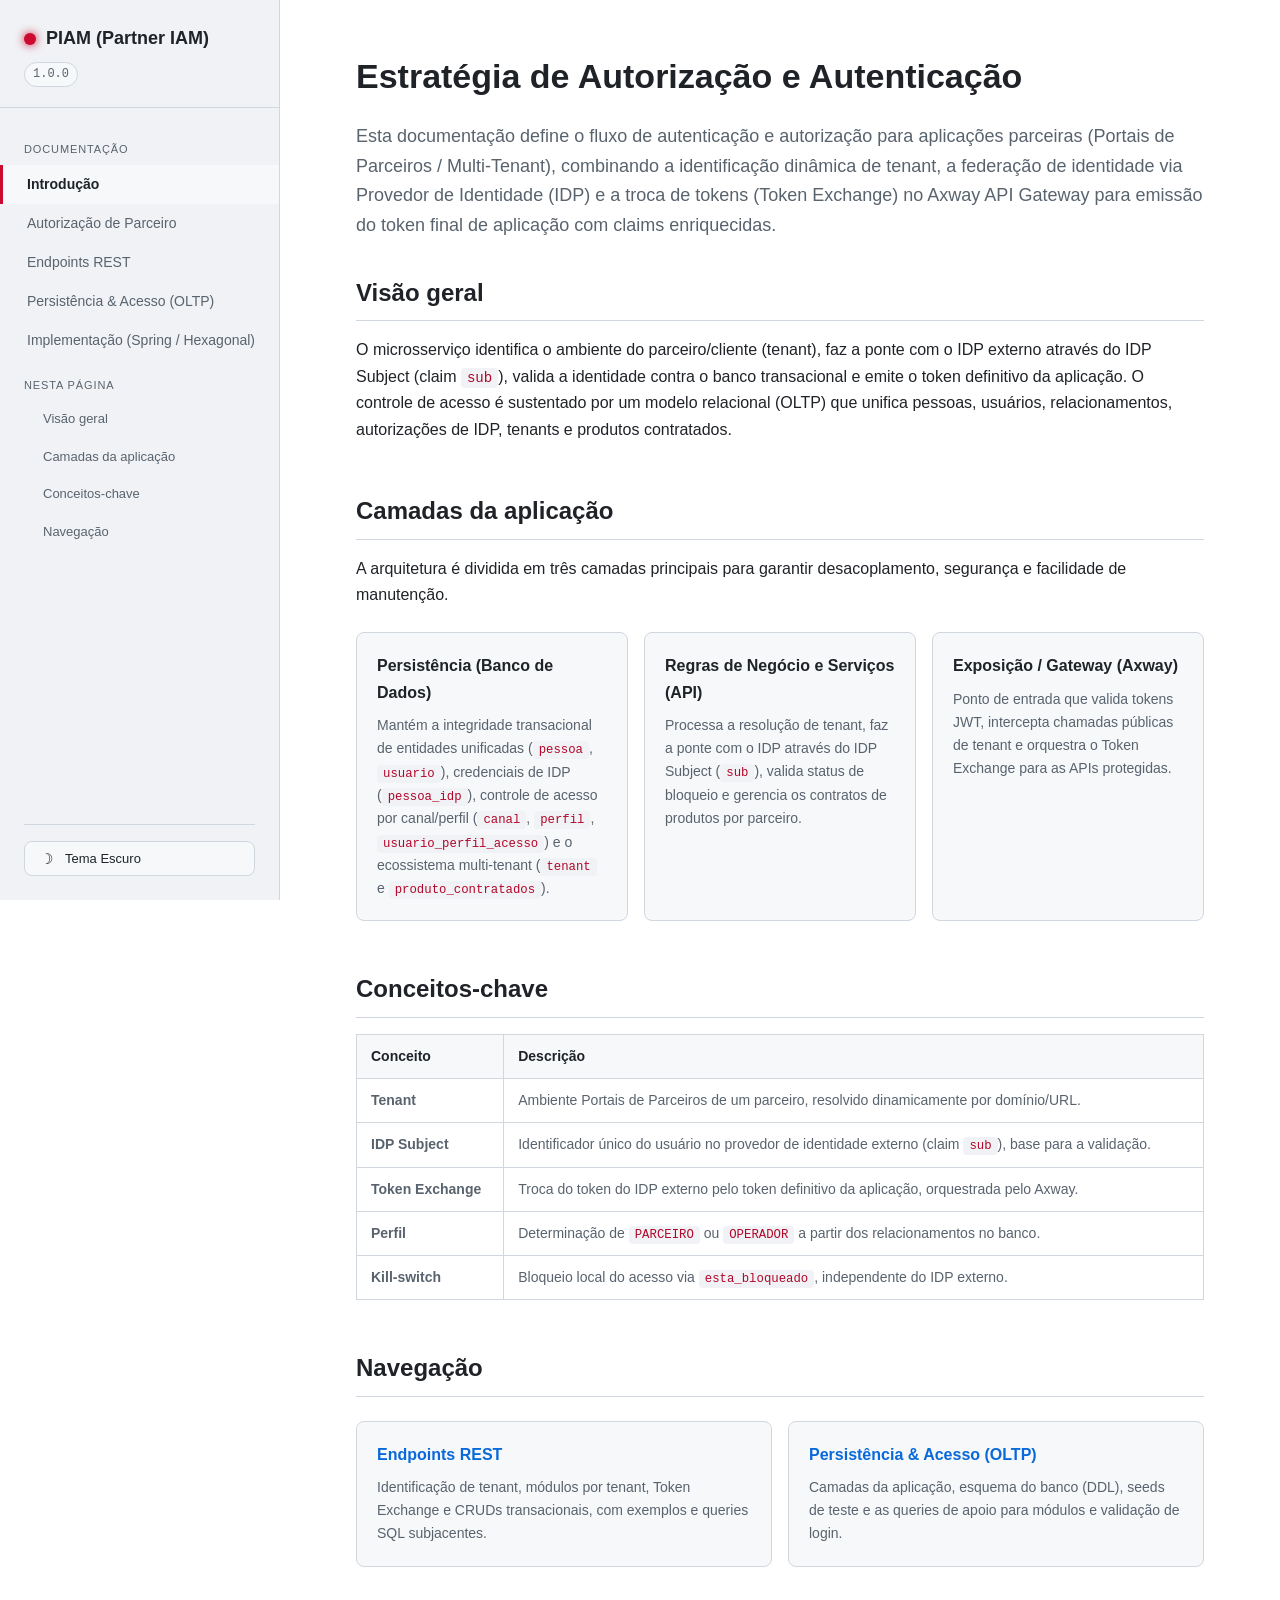
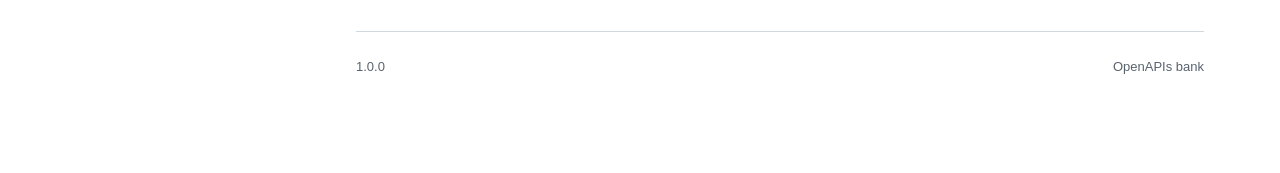
==== index.html @ 302bf830 "FEAT(INIT)" ====
<!DOCTYPE html>
<html lang="pt-BR">
<head>
    <meta charset="UTF-8">
    <meta name="viewport" content="width=device-width, initial-scale=1.0">
    <title>PIAM (Partner IAM) · Introdução</title>
    <script>
        // Anti-flash: aplica o tema salvo (ou preferencia do SO) antes de pintar.
        (function () {
            try {
                var t = localStorage.getItem("piam-theme");
                if (!t) t = window.matchMedia("(prefers-color-scheme: dark)").matches ? "dark" : "light";
                document.documentElement.setAttribute("data-theme", t);
            } catch (e) {
                document.documentElement.setAttribute("data-theme", "dark");
            }
        })();
    </script>
    <link rel="stylesheet" href="assets/style.css">
</head>
<body>
<div class="layout">

    <!-- ================= SIDEBAR ================= -->
    <aside class="sidebar">
        <div class="brand">
            <h1><span class="dot"></span> PIAM (Partner IAM)</h1>
            <span class="ver">1.0.0</span>
        </div>
        <nav>
            <div class="group-title">Documentação</div>
            <a href="index.html" class="active">Introdução</a>
            <a href="autorizacao.html">Autorização de Parceiro</a>
            <a href="endpoints.html">Endpoints REST</a>
            <a href="arquitetura.html">Persistência &amp; Acesso (OLTP)</a>
            <a href="implementacao.html">Implementação (Spring / Hexagonal)</a>

            <div class="group-title">Nesta página</div>
            <a href="#visao" class="sub">Visão geral</a>
            <a href="#camadas" class="sub">Camadas da aplicação</a>
            <a href="#conceitos" class="sub">Conceitos-chave</a>
            <a href="#navegacao" class="sub">Navegação</a>
        </nav>
        <div class="theme-switch">
            <button type="button" class="theme-toggle" data-theme-toggle aria-pressed="false">
                <span class="icon" data-theme-icon aria-hidden="true">&#9790;</span>
                <span class="label">Tema <span data-theme-label>Escuro</span></span>
            </button>
        </div>
    </aside>

    <!-- ================= CONTEÚDO ================= -->
    <main class="content">
        <h1>Estratégia de Autorização e Autenticação</h1>
        <p class="lead">
            Esta documentação define o fluxo de autenticação e autorização para aplicações parceiras
            (Portais de Parceiros / Multi-Tenant), combinando a identificação dinâmica de tenant, a federação
            de identidade via Provedor de Identidade (IDP) e a troca de tokens (Token Exchange) no
            Axway API Gateway para emissão do token final de aplicação com claims enriquecidas.
        </p>

        <!-- ---------- Visão geral ---------- -->
        <h2 id="visao">Visão geral</h2>
        <p>
            O microsserviço identifica o ambiente do parceiro/cliente (tenant), faz a ponte com o
            IDP externo através do IDP Subject (claim <code>sub</code>), valida a identidade contra o
            banco transacional e emite o token definitivo da aplicação. O controle de acesso é
            sustentado por um modelo relacional (OLTP) que unifica pessoas, usuários,
            relacionamentos, autorizações de IDP, tenants e produtos contratados.
        </p>

        <!-- ---------- Camadas ---------- -->
        <h2 id="camadas">Camadas da aplicação</h2>
        <p>
            A arquitetura é dividida em três camadas principais para garantir desacoplamento,
            segurança e facilidade de manutenção.
        </p>
        <div class="cards">
            <div class="card">
                <h3>Persistência (Banco de Dados)</h3>
                <p>Mantém a integridade transacional de entidades unificadas
                (<code>pessoa</code>, <code>usuario</code>), credenciais de IDP
                (<code>pessoa_idp</code>), controle de acesso por canal/perfil
                (<code>canal</code>, <code>perfil</code>, <code>usuario_perfil_acesso</code>) e o
                ecossistema multi-tenant (<code>tenant</code> e
                <code>produto_contratados</code>).</p>
            </div>
            <div class="card">
                <h3>Regras de Negócio e Serviços (API)</h3>
                <p>Processa a resolução de tenant, faz a ponte com o IDP através do IDP Subject
                (<code>sub</code>), valida status de bloqueio e gerencia os contratos de produtos por
                parceiro.</p>
            </div>
            <div class="card">
                <h3>Exposição / Gateway (Axway)</h3>
                <p>Ponto de entrada que valida tokens JWT, intercepta chamadas públicas de tenant e
                orquestra o Token Exchange para as APIs protegidas.</p>
            </div>
        </div>

        <!-- ---------- Conceitos ---------- -->
        <h2 id="conceitos">Conceitos-chave</h2>
        <table>
            <thead><tr><th>Conceito</th><th>Descrição</th></tr></thead>
            <tbody>
                <tr><td><strong>Tenant</strong></td><td>Ambiente Portais de Parceiros de um parceiro, resolvido dinamicamente por domínio/URL.</td></tr>
                <tr><td><strong>IDP Subject</strong></td><td>Identificador único do usuário no provedor de identidade externo (claim <code>sub</code>), base para a validação.</td></tr>
                <tr><td><strong>Token Exchange</strong></td><td>Troca do token do IDP externo pelo token definitivo da aplicação, orquestrada pelo Axway.</td></tr>
                <tr><td><strong>Perfil</strong></td><td>Determinação de <code>PARCEIRO</code> ou <code>OPERADOR</code> a partir dos relacionamentos no banco.</td></tr>
                <tr><td><strong>Kill-switch</strong></td><td>Bloqueio local do acesso via <code>esta_bloqueado</code>, independente do IDP externo.</td></tr>
            </tbody>
        </table>

        <!-- ---------- Navegação ---------- -->
        <h2 id="navegacao">Navegação</h2>
        <div class="cards">
            <div class="card">
                <h3><a href="endpoints.html">Endpoints REST</a></h3>
                <p>Identificação de tenant, módulos por tenant, Token Exchange e CRUDs
                transacionais, com exemplos e queries SQL subjacentes.</p>
            </div>
            <div class="card">
                <h3><a href="arquitetura.html">Persistência &amp; Acesso (OLTP)</a></h3>
                <p>Camadas da aplicação, esquema do banco (DDL), seeds de teste e as queries de
                apoio para módulos e validação de login.</p>
            </div>
        </div>

        <footer class="docfooter">
            <span>1.0.0</span>
            <span>OpenAPIs bank</span>
        </footer>
    </main>
</div>
<script src="assets/theme.js"></script>
</body>
</html>
---- assets/style.css ----
/* ==========================================================================
   PIAM (Partner IAM) — documentacao
   Sidebar fixa. Temas dark/light via [data-theme]. Compartilhado por todas
   as paginas.
   ========================================================================== */

/* ---------- Tokens invariantes (nao mudam entre temas) ---------- */
:root {
    --sidebar-w: 280px;
    --radius: 8px;
    --font: -apple-system, BlinkMacSystemFont, "Segoe UI", Roboto, Helvetica, Arial, sans-serif;
    --mono: "SFMono-Regular", ui-monospace, "Cascadia Code", Consolas, "Liberation Mono", monospace;
    --transition: 0.2s ease;
}

/* ---------- Tema escuro (default) ---------- */
:root,
[data-theme="dark"] {
    --bg: #0d1117;
    --bg-elev: #161b22;
    --bg-sidebar: #010409;
    --border: #21262d;
    --text: #e6edf3;
    --text-muted: #8b949e;
    --accent: #cc092f;          /* vermelho bank */
    --accent-soft: #ff5470;
    --link: #58a6ff;
    --code-bg: #1c2128;
    --green: #3fb950;
    --yellow: #d29922;
    --blue: #388bfd;
    --purple: #a371f7;
    --shadow: 0 1px 3px rgba(0, 0, 0, 0.4);
    --callout-alpha: 0.08;
}

/* ---------- Tema claro ---------- */
[data-theme="light"] {
    --bg: #ffffff;
    --bg-elev: #f6f8fa;
    --bg-sidebar: #f0f2f5;
    --border: #d0d7de;
    --text: #1f2328;
    --text-muted: #59636e;
    --accent: #cc092f;          /* vermelho bank */
    --accent-soft: #b3072a;
    --link: #0969da;
    --code-bg: #f0f2f5;
    --green: #1a7f37;
    --yellow: #9a6700;
    --blue: #0969da;
    --purple: #8250df;
    --shadow: 0 1px 3px rgba(31, 35, 40, 0.12);
    --callout-alpha: 0.06;
}

* { box-sizing: border-box; }

html { scroll-behavior: smooth; }

body {
    margin: 0;
    background: var(--bg);
    color: var(--text);
    font-family: var(--font);
    font-size: 16px;
    line-height: 1.65;
    -webkit-font-smoothing: antialiased;
    transition: background var(--transition), color var(--transition);
}

a { color: var(--link); text-decoration: none; }
a:hover { text-decoration: underline; }

/* ---------- Layout ---------- */
.layout { display: flex; min-height: 100vh; }

/* ---------- Sidebar ---------- */
.sidebar {
    width: var(--sidebar-w);
    min-width: var(--sidebar-w);
    background: var(--bg-sidebar);
    border-right: 1px solid var(--border);
    padding: 24px 0;
    position: sticky;
    top: 0;
    height: 100vh;
    overflow-y: auto;
    transition: background var(--transition), border-color var(--transition);
    display: flex;
    flex-direction: column;
}

.sidebar .brand {
    padding: 0 24px 20px;
    border-bottom: 1px solid var(--border);
    margin-bottom: 16px;
}
.sidebar .brand h1 {
    font-size: 18px;
    margin: 0;
    display: flex;
    align-items: center;
    gap: 10px;
}
.sidebar .brand .dot {
    width: 12px; height: 12px; border-radius: 50%;
    background: var(--accent);
    box-shadow: 0 0 10px var(--accent);
}
.sidebar .brand .ver {
    display: inline-block;
    margin-top: 8px;
    font-size: 12px;
    color: var(--text-muted);
    font-family: var(--mono);
    background: var(--bg-elev);
    border: 1px solid var(--border);
    padding: 2px 8px;
    border-radius: 20px;
}

.sidebar nav .group-title {
    padding: 16px 24px 6px;
    font-size: 11px;
    letter-spacing: 0.08em;
    text-transform: uppercase;
    color: var(--text-muted);
}
.sidebar nav a {
    display: block;
    padding: 8px 24px;
    color: var(--text-muted);
    border-left: 3px solid transparent;
    font-size: 14px;
}
.sidebar nav a:hover {
    color: var(--text);
    background: var(--bg-elev);
    text-decoration: none;
}
.sidebar nav a.active {
    color: var(--text);
    border-left-color: var(--accent);
    background: var(--bg-elev);
    font-weight: 600;
}
.sidebar nav a.sub { padding-left: 40px; font-size: 13px; }

.sidebar nav { flex: 1; }

/* ---------- Theme toggle ---------- */
.theme-switch {
    margin: 16px 24px 0;
    padding-top: 16px;
    border-top: 1px solid var(--border);
}
.theme-toggle {
    display: flex;
    align-items: center;
    gap: 10px;
    width: 100%;
    padding: 9px 12px;
    background: var(--bg-elev);
    border: 1px solid var(--border);
    border-radius: var(--radius);
    color: var(--text);
    font-family: var(--font);
    font-size: 13px;
    cursor: pointer;
    transition: background var(--transition), border-color var(--transition), color var(--transition);
}
.theme-toggle:hover { border-color: var(--accent); }
.theme-toggle .icon {
    font-size: 15px;
    line-height: 1;
    width: 18px;
    text-align: center;
}
.theme-toggle .label { flex: 1; text-align: left; }

/* ---------- Content ---------- */
.content {
    flex: 1;
    padding: 48px 56px 96px;
    max-width: 960px;
    margin: 0 auto;
    width: 100%;
}

.content h1 { font-size: 34px; margin: 0 0 8px; }
.content h2 {
    font-size: 24px;
    margin: 48px 0 16px;
    padding-bottom: 8px;
    border-bottom: 1px solid var(--border);
}
.content h3 { font-size: 19px; margin: 32px 0 12px; }
.content p { color: var(--text); }
.content .lead { color: var(--text-muted); font-size: 18px; margin-bottom: 32px; }

.content ul, .content ol { padding-left: 22px; }
.content li { margin: 6px 0; }

/* ---------- Code ---------- */
code {
    font-family: var(--mono);
    font-size: 0.88em;
    background: var(--code-bg);
    padding: 2px 6px;
    border-radius: 4px;
    color: var(--accent-soft);
}
pre {
    background: var(--code-bg);
    border: 1px solid var(--border);
    border-radius: var(--radius);
    padding: 16px 18px;
    overflow-x: auto;
    line-height: 1.5;
}
pre code {
    background: none;
    padding: 0;
    color: var(--text);
    font-size: 13.5px;
}

/* ---------- Tables ---------- */
table {
    width: 100%;
    border-collapse: collapse;
    margin: 16px 0;
    font-size: 14px;
}
th, td {
    text-align: left;
    padding: 10px 14px;
    border: 1px solid var(--border);
    vertical-align: top;
}
th { background: var(--bg-elev); color: var(--text); font-weight: 600; }
td { color: var(--text-muted); }
td code { color: var(--accent-soft); }

/* ---------- Callouts ---------- */
.note {
    border-left: 4px solid var(--blue);
    background: color-mix(in srgb, var(--blue) 10%, transparent);
    padding: 12px 16px;
    border-radius: 0 var(--radius) var(--radius) 0;
    margin: 20px 0;
}
.note.warn { border-left-color: var(--yellow); background: color-mix(in srgb, var(--yellow) 10%, transparent); }
.note.tip  { border-left-color: var(--green);  background: color-mix(in srgb, var(--green) 10%, transparent); }
.note strong { color: var(--text); }

/* ---------- HTTP method badges ---------- */
.method {
    display: inline-block;
    font-family: var(--mono);
    font-size: 12px;
    font-weight: 700;
    padding: 3px 10px;
    border-radius: 5px;
    margin-right: 8px;
    color: #fff;
}
.method.get  { background: var(--blue); }
.method.post { background: var(--green); }
.method.put  { background: var(--yellow); color: #000; }
.method.del  { background: var(--accent); }

.endpoint {
    background: var(--bg-elev);
    border: 1px solid var(--border);
    border-radius: var(--radius);
    padding: 20px 24px;
    margin: 24px 0;
}
.endpoint .path {
    font-family: var(--mono);
    font-size: 15px;
    color: var(--text);
}

/* ---------- Status pills ---------- */
.pill {
    display: inline-block;
    font-family: var(--mono);
    font-size: 12px;
    padding: 2px 9px;
    border-radius: 20px;
    border: 1px solid var(--border);
    color: var(--text-muted);
}
.pill.ok   { color: var(--green);  border-color: var(--green); }
.pill.warn { color: var(--yellow); border-color: var(--yellow); }
.pill.err  { color: var(--accent-soft); border-color: var(--accent-soft); }
.pill.info { color: var(--blue);   border-color: var(--blue); }

/* ---------- Flow diagram ---------- */
.flow {
    display: flex;
    flex-direction: column;
    gap: 12px;
    margin: 24px 0;
}
.flow .step {
    display: flex;
    gap: 16px;
    align-items: flex-start;
    background: var(--bg-elev);
    border: 1px solid var(--border);
    border-radius: var(--radius);
    padding: 16px 18px;
}
.flow .step .num {
    flex: 0 0 32px;
    height: 32px; width: 32px;
    display: flex; align-items: center; justify-content: center;
    background: var(--accent);
    color: #fff;
    border-radius: 50%;
    font-weight: 700;
    font-family: var(--mono);
}
.flow .step .body h4 { margin: 2px 0 4px; font-size: 16px; }
.flow .step .body p { margin: 0; color: var(--text-muted); font-size: 14px; }
.flow .arrow { text-align: center; color: var(--text-muted); font-size: 20px; line-height: 0.4; }

/* ---------- Cards ---------- */
.cards { display: grid; grid-template-columns: repeat(auto-fit, minmax(220px, 1fr)); gap: 16px; margin: 24px 0; }
.card {
    background: var(--bg-elev);
    border: 1px solid var(--border);
    border-radius: var(--radius);
    padding: 20px;
    transition: background var(--transition), border-color var(--transition), box-shadow var(--transition), transform var(--transition);
}
.card:hover { box-shadow: var(--shadow); transform: translateY(-2px); }
.card h3 { margin: 0 0 8px; font-size: 16px; }
.card p { margin: 0; color: var(--text-muted); font-size: 14px; }

/* ---------- Footer ---------- */
.docfooter {
    margin-top: 64px;
    padding-top: 24px;
    border-top: 1px solid var(--border);
    color: var(--text-muted);
    font-size: 13px;
    display: flex;
    justify-content: space-between;
    flex-wrap: wrap;
    gap: 8px;
}

/* ---------- Responsive ---------- */
@media (max-width: 800px) {
    .layout { flex-direction: column; }
    .sidebar { width: 100%; min-width: 0; height: auto; position: relative; }
    .sidebar { height: auto; }
    .content { padding: 32px 20px 64px; }
}

/* ==========================================================================
   Componentes adicionais — referencias RFC, sequencia, arvore de pacotes
   ========================================================================== */

/* ---------- Referencias RFC ---------- */
.rfc-list { display: flex; flex-direction: column; gap: 12px; margin: 24px 0; }
.rfc {
    display: flex;
    gap: 16px;
    align-items: flex-start;
    background: var(--bg-elev);
    border: 1px solid var(--border);
    border-left: 4px solid var(--purple);
    border-radius: var(--radius);
    padding: 16px 18px;
    transition: background var(--transition), border-color var(--transition), box-shadow var(--transition);
}
.rfc:hover { box-shadow: var(--shadow); }
.rfc-badge {
    flex: 0 0 auto;
    align-self: flex-start;
    font-family: var(--mono);
    font-size: 12px;
    font-weight: 700;
    letter-spacing: 0.02em;
    color: #fff;
    background: var(--purple);
    padding: 4px 10px;
    border-radius: 6px;
    white-space: nowrap;
}
.rfc-body { flex: 1; }
.rfc-body h4 { margin: 2px 0 4px; font-size: 15px; }
.rfc-body h4 a { color: var(--text); }
.rfc-body p { margin: 0; color: var(--text-muted); font-size: 14px; }
.rfc-body .apply { margin-top: 6px; font-size: 13.5px; }
.rfc-body .apply strong { color: var(--text); }

/* ---------- Diagrama de sequencia textual ---------- */
.seq {
    margin: 24px 0;
    border: 1px solid var(--border);
    border-radius: var(--radius);
    overflow: hidden;
}
.seq .seq-row {
    display: grid;
    grid-template-columns: 28px 1fr;
    gap: 14px;
    align-items: baseline;
    padding: 12px 18px;
    border-bottom: 1px solid var(--border);
    background: var(--bg-elev);
    transition: background var(--transition), border-color var(--transition);
}
.seq .seq-row:last-child { border-bottom: 0; }
.seq .seq-n {
    font-family: var(--mono);
    font-size: 12px;
    font-weight: 700;
    color: var(--accent);
}
.seq .seq-msg { font-size: 14px; }
.seq .seq-msg .actor {
    font-family: var(--mono);
    font-size: 12.5px;
    color: var(--blue);
    font-weight: 600;
}
.seq .seq-msg .op { color: var(--text-muted); }
.seq .seq-note { display: block; margin-top: 3px; color: var(--text-muted); font-size: 13px; }

/* ---------- Arvore de pacotes ---------- */
pre.tree {
    background: var(--code-bg);
    border: 1px solid var(--border);
    border-radius: var(--radius);
    padding: 16px 18px;
    margin: 24px 0;
    overflow-x: auto;
    white-space: pre;
    font-family: var(--mono);
    font-size: 13.5px;
    line-height: 1.6;
    color: var(--text);
    transition: background var(--transition), border-color var(--transition);
}
pre.tree code {
    background: none;
    padding: 0;
    color: inherit;
    font-size: inherit;
}
.tree .dir  { color: var(--blue);   font-weight: 600; }
.tree .pkg  { color: var(--purple); }
.tree .file { color: var(--text); }
.tree .cmt  { color: var(--text-muted); }

/* ---------- Section anchors / small tweaks ---------- */
.content h2 { scroll-margin-top: 16px; }
.content h3 { scroll-margin-top: 16px; }
.content .lead + h2 { margin-top: 32px; }

/* Legenda para pares chave/valor em linha */
.kv { display: grid; grid-template-columns: max-content 1fr; gap: 4px 16px; margin: 16px 0; }
.kv dt { font-family: var(--mono); font-size: 13px; color: var(--text-muted); }
.kv dd { margin: 0; font-size: 14px; }

/* Tag inline discreta */
.tag {
    display: inline-block;
    font-family: var(--mono);
    font-size: 11px;
    padding: 1px 7px;
    border-radius: 4px;
    border: 1px solid var(--border);
    color: var(--text-muted);
    background: var(--bg-elev);
}

/* ---------- Realce de sintaxe SQL ---------- */
.sql-kw  { color: var(--green); font-weight: 600; }
.sql-cmt { color: var(--text-muted); font-style: italic; }
.sql-str { color: var(--accent-soft); }

/* ---------- Realce de sintaxe Java ---------- */
.j-kw   { color: var(--purple); font-weight: 600; }
.j-type { color: var(--blue); }
.j-ann  { color: var(--yellow); }
.j-str  { color: var(--accent-soft); }
.j-cmt  { color: var(--text-muted); font-style: italic; }
.j-num  { color: var(--green); }
.j-lit  { color: var(--purple); }
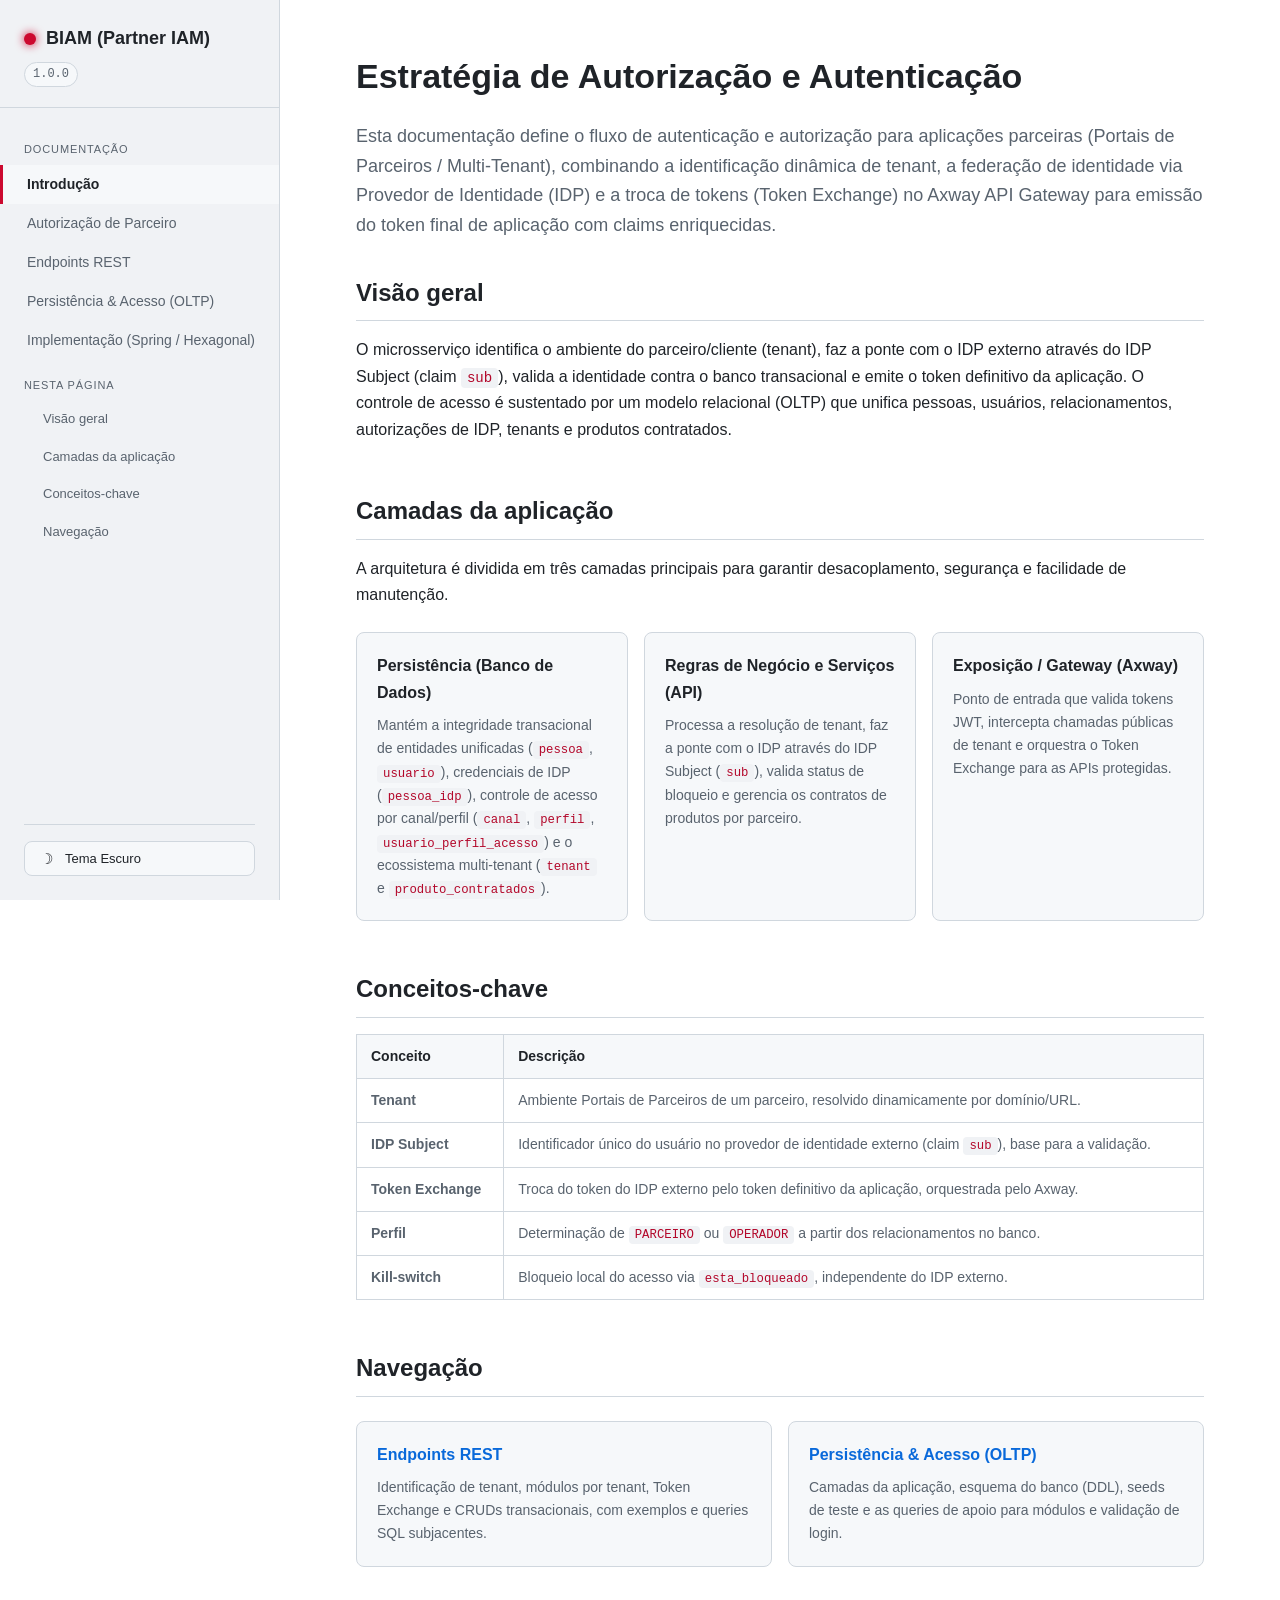
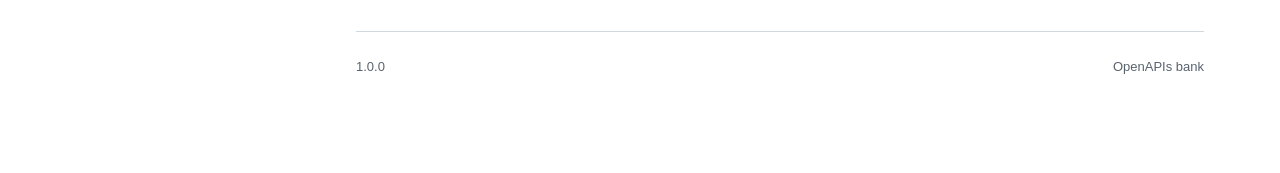
==== commit 73f1f657: "FEAT(CHANGE)" ====
--- a/index.html
+++ b/index.html
@@ -3,12 +3,12 @@
 <head>
     <meta charset="UTF-8">
     <meta name="viewport" content="width=device-width, initial-scale=1.0">
-    <title>PIAM (Partner IAM) · Introdução</title>
+    <title>BIAM (Partner IAM) · Introdução</title>
     <script>
         // Anti-flash: aplica o tema salvo (ou preferencia do SO) antes de pintar.
         (function () {
             try {
-                var t = localStorage.getItem("piam-theme");
+                var t = localStorage.getItem("BIAM-theme");
                 if (!t) t = window.matchMedia("(prefers-color-scheme: dark)").matches ? "dark" : "light";
                 document.documentElement.setAttribute("data-theme", t);
             } catch (e) {
@@ -24,7 +24,7 @@
     <!-- ================= SIDEBAR ================= -->
     <aside class="sidebar">
         <div class="brand">
-            <h1><span class="dot"></span> PIAM (Partner IAM)</h1>
+            <h1><span class="dot"></span> BIAM (Partner IAM)</h1>
             <span class="ver">1.0.0</span>
         </div>
         <nav>
--- a/assets/style.css
+++ b/assets/style.css
@@ -1,5 +1,5 @@
 /* ==========================================================================
-   PIAM (Partner IAM) — documentacao
+   BIAM (Partner IAM) — documentacao
    Sidebar fixa. Temas dark/light via [data-theme]. Compartilhado por todas
    as paginas.
    ========================================================================== */
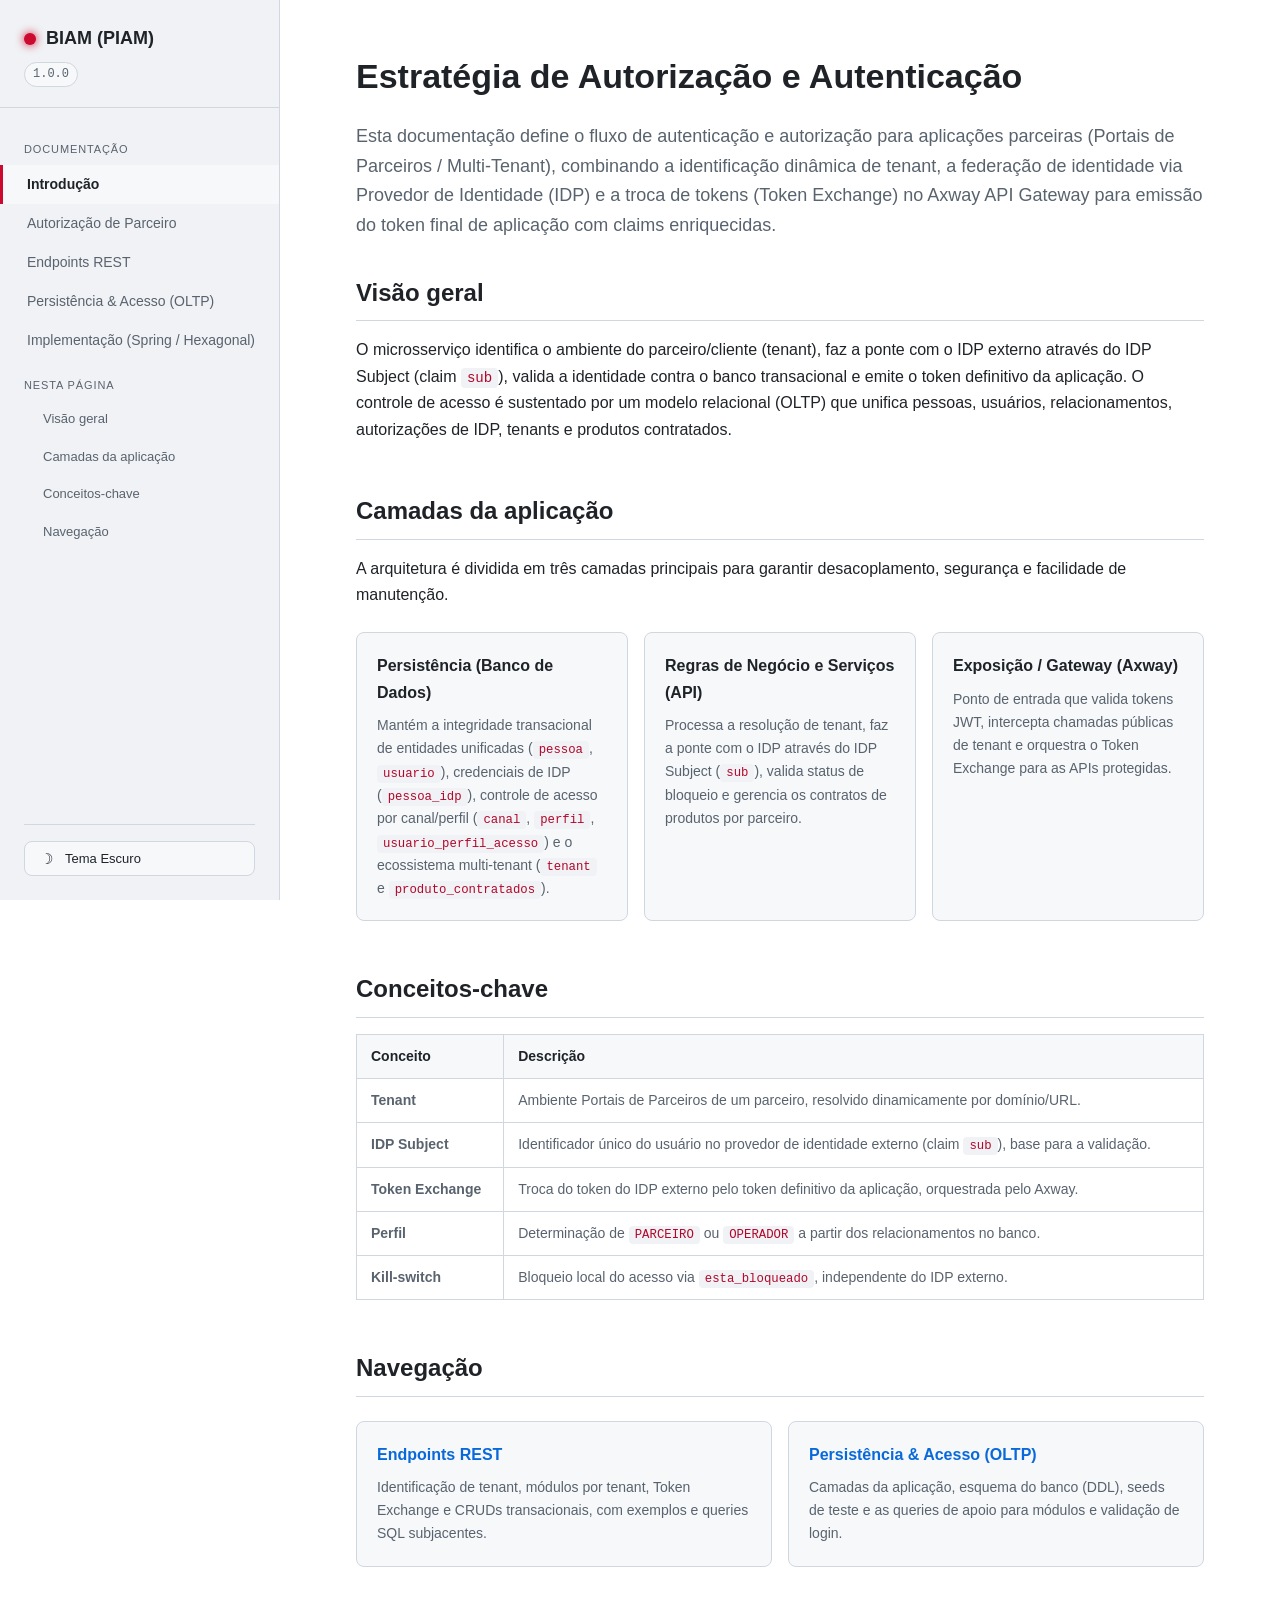
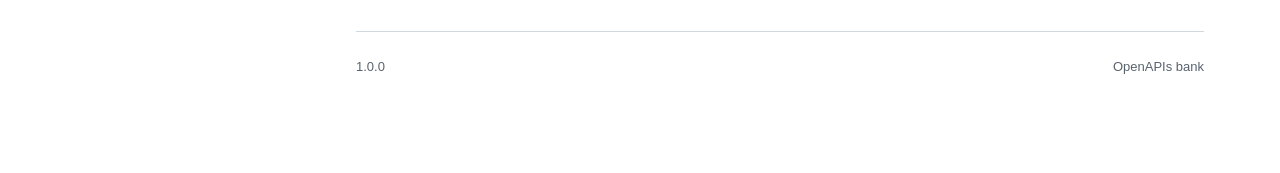
==== commit 2b006118: "FEAT(CHANGE)" ====
--- a/index.html
+++ b/index.html
@@ -3,7 +3,7 @@
 <head>
     <meta charset="UTF-8">
     <meta name="viewport" content="width=device-width, initial-scale=1.0">
-    <title>BIAM (Partner IAM) · Introdução</title>
+    <title>BIAM (PIAM) · Introdução</title>
     <script>
         // Anti-flash: aplica o tema salvo (ou preferencia do SO) antes de pintar.
         (function () {
@@ -24,7 +24,7 @@
     <!-- ================= SIDEBAR ================= -->
     <aside class="sidebar">
         <div class="brand">
-            <h1><span class="dot"></span> BIAM (Partner IAM)</h1>
+            <h1><span class="dot"></span> BIAM (PIAM)</h1>
             <span class="ver">1.0.0</span>
         </div>
         <nav>
--- a/assets/style.css
+++ b/assets/style.css
@@ -1,5 +1,5 @@
 /* ==========================================================================
-   BIAM (Partner IAM) — documentacao
+   BIAM (PIAM) — documentacao
    Sidebar fixa. Temas dark/light via [data-theme]. Compartilhado por todas
    as paginas.
    ========================================================================== */
